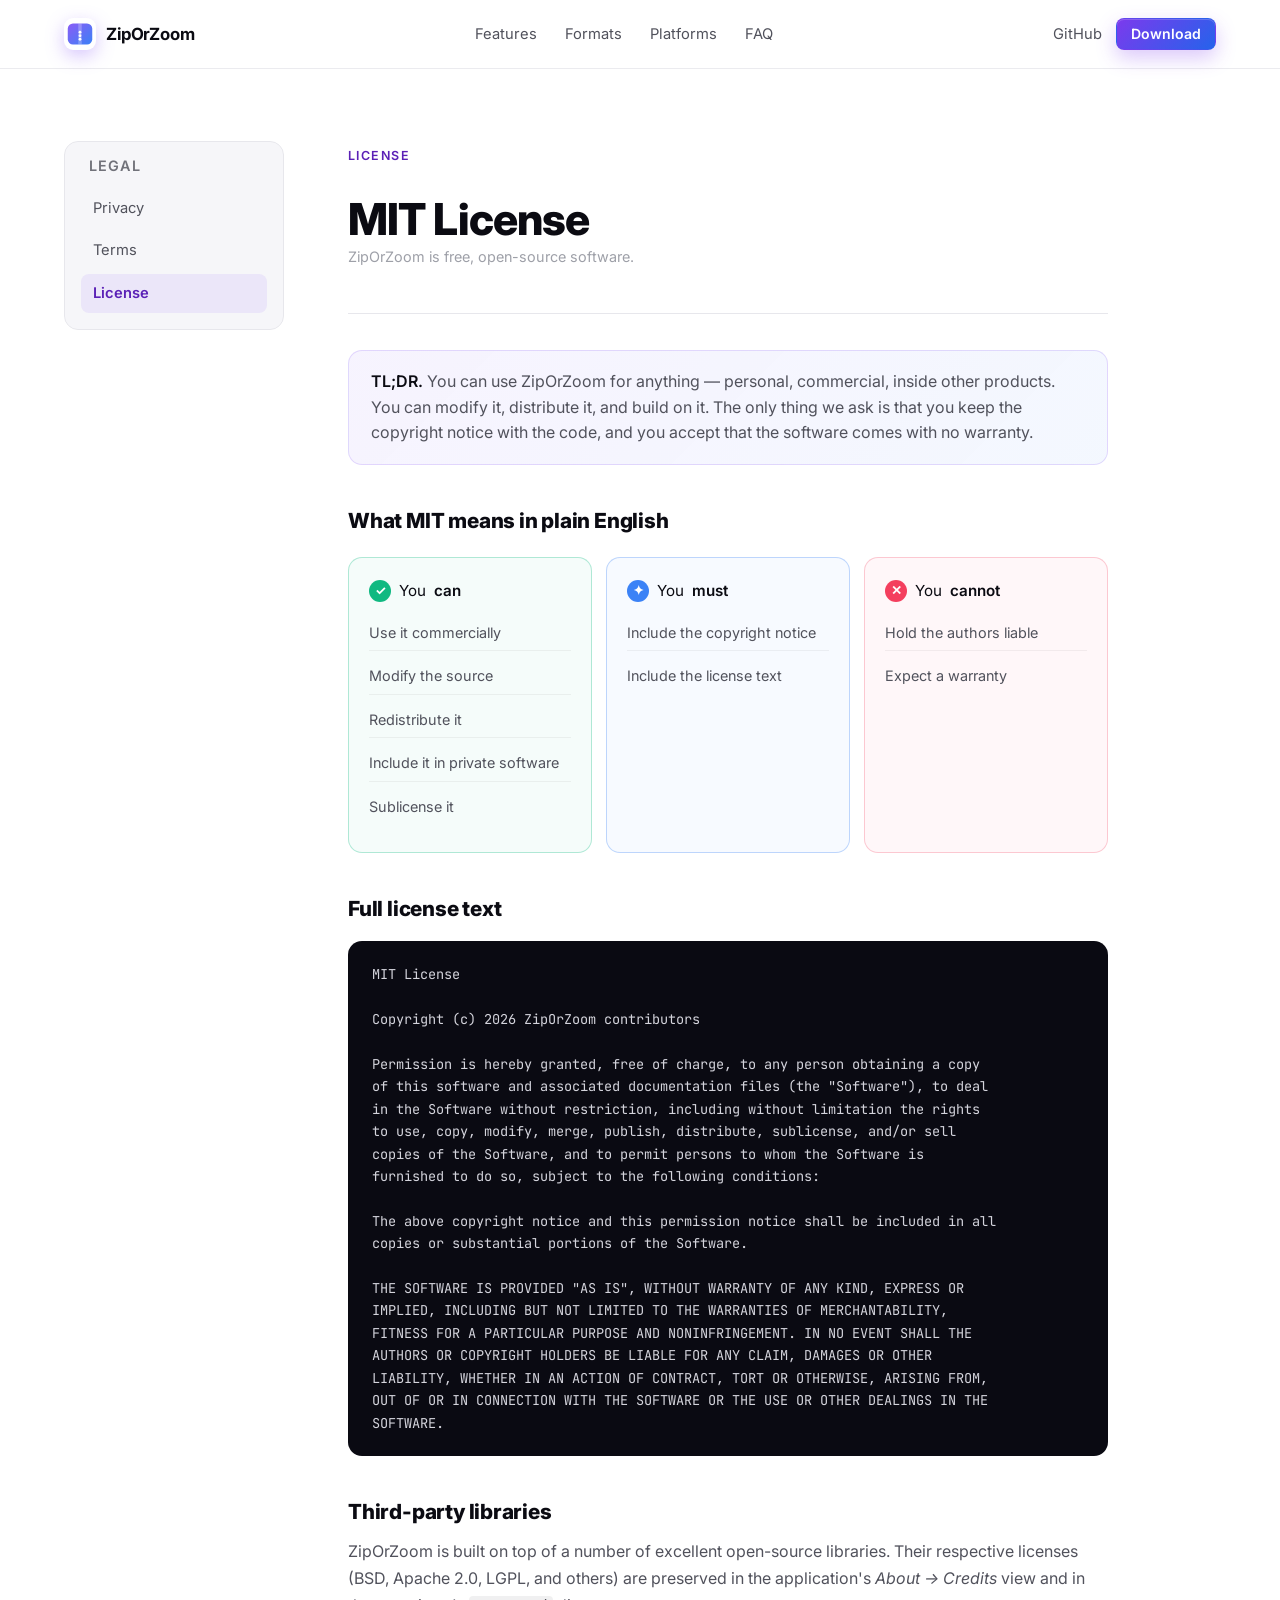
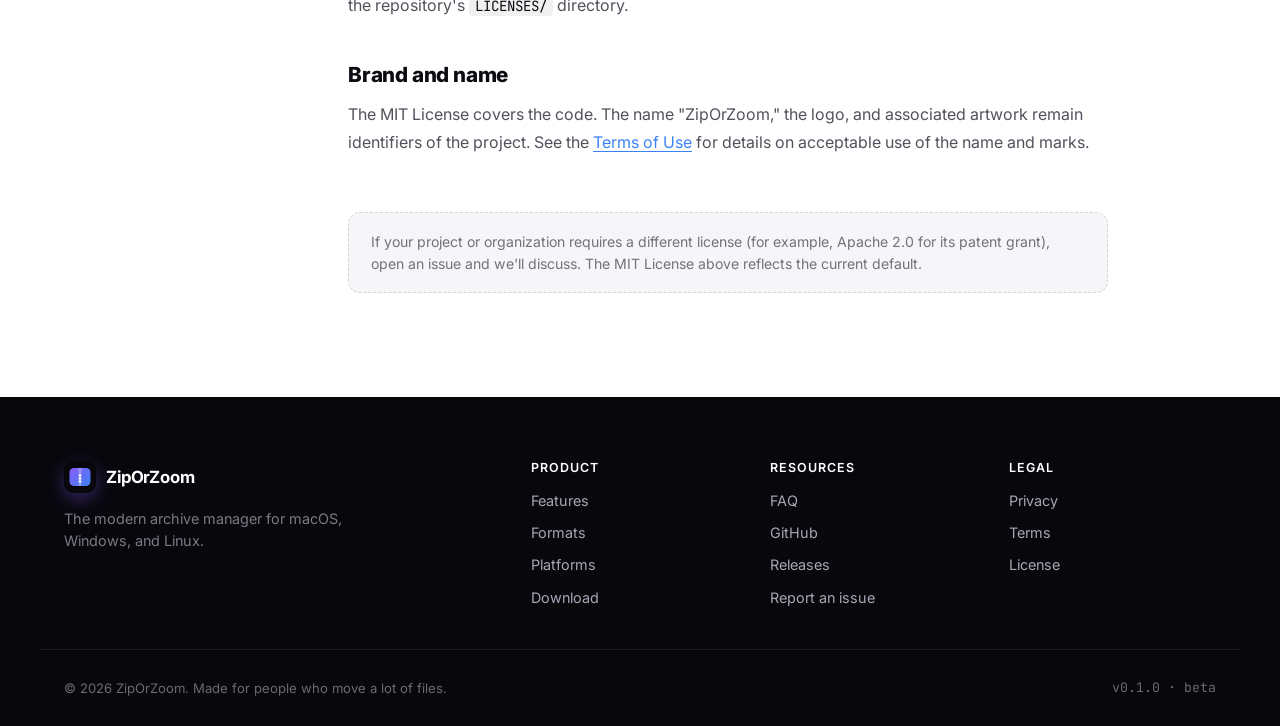
==== license.html @ 5e3d56cd "Initial commit" ====
<!DOCTYPE html>
<html lang="en">
<head>
  <meta charset="UTF-8" />
  <meta name="viewport" content="width=device-width, initial-scale=1.0" />
  <title>License — ZipOrZoom</title>
  <meta name="description" content="ZipOrZoom is released under the MIT License — free to use, modify, and distribute." />
  <meta name="robots" content="index, follow" />
  <link rel="preconnect" href="https://fonts.googleapis.com" />
  <link rel="preconnect" href="https://fonts.gstatic.com" crossorigin />
  <link href="https://fonts.googleapis.com/css2?family=Inter:wght@400;500;600;700;800&family=JetBrains+Mono:wght@400;500&display=swap" rel="stylesheet" />
  <link rel="stylesheet" href="styles.css" />
  <link rel="icon" type="image/svg+xml" href="assets/favicon.svg" />
</head>
<body>
  <header class="nav">
    <div class="container nav-inner">
      <a class="brand" href="index.html" aria-label="ZipOrZoom home">
        <span class="brand-logo" aria-hidden="true">
          <svg viewBox="0 0 32 32" width="28" height="28">
            <defs>
              <linearGradient id="lg" x1="0" x2="1" y1="0" y2="1">
                <stop offset="0%" stop-color="#8B5CF6" />
                <stop offset="100%" stop-color="#3B82F6" />
              </linearGradient>
            </defs>
            <rect x="2" y="4" width="28" height="24" rx="6" fill="url(#lg)" />
            <rect x="14" y="4" width="4" height="24" fill="rgba(255,255,255,0.25)" />
            <circle cx="16" cy="14" r="1.6" fill="#fff" />
            <circle cx="16" cy="18" r="1.6" fill="#fff" />
            <circle cx="16" cy="22" r="1.6" fill="#fff" />
          </svg>
        </span>
        <span class="brand-name">ZipOrZoom</span>
      </a>
      <nav class="nav-links" aria-label="Primary">
        <a href="index.html#features">Features</a>
        <a href="index.html#formats">Formats</a>
        <a href="index.html#platforms">Platforms</a>
        <a href="index.html#faq">FAQ</a>
      </nav>
      <div class="nav-cta">
        <a class="link-muted" href="https://github.com/cryptopoly/ZipOrZoom" target="_blank" rel="noopener">GitHub</a>
        <a class="btn btn-primary btn-sm" href="index.html#download">Download</a>
      </div>
    </div>
  </header>

  <main class="legal">
    <div class="container legal-container">
      <aside class="legal-nav" aria-label="Legal pages">
        <h4>Legal</h4>
        <a href="privacy.html">Privacy</a>
        <a href="terms.html">Terms</a>
        <a href="license.html" class="active">License</a>
      </aside>

      <article class="legal-content">
        <header class="legal-header">
          <span class="section-eyebrow">License</span>
          <h1>MIT License</h1>
          <p class="legal-meta">ZipOrZoom is free, open-source software.</p>
        </header>

        <div class="legal-callout">
          <strong>TL;DR.</strong> You can use ZipOrZoom for anything — personal, commercial, inside other products. You can modify it, distribute it, and build on it. The only thing we ask is that you keep the copyright notice with the code, and you accept that the software comes with no warranty.
        </div>

        <h2>What MIT means in plain English</h2>
        <div class="license-grid">
          <div class="license-card allow">
            <div class="license-card-head">
              <span class="license-tick">✓</span>
              You <strong>can</strong>
            </div>
            <ul>
              <li>Use it commercially</li>
              <li>Modify the source</li>
              <li>Redistribute it</li>
              <li>Include it in private software</li>
              <li>Sublicense it</li>
            </ul>
          </div>
          <div class="license-card require">
            <div class="license-card-head">
              <span class="license-tick">✦</span>
              You <strong>must</strong>
            </div>
            <ul>
              <li>Include the copyright notice</li>
              <li>Include the license text</li>
            </ul>
          </div>
          <div class="license-card deny">
            <div class="license-card-head">
              <span class="license-tick">✕</span>
              You <strong>cannot</strong>
            </div>
            <ul>
              <li>Hold the authors liable</li>
              <li>Expect a warranty</li>
            </ul>
          </div>
        </div>

        <h2>Full license text</h2>
        <div class="license-text">
<pre>MIT License

Copyright (c) 2026 ZipOrZoom contributors

Permission is hereby granted, free of charge, to any person obtaining a copy
of this software and associated documentation files (the "Software"), to deal
in the Software without restriction, including without limitation the rights
to use, copy, modify, merge, publish, distribute, sublicense, and/or sell
copies of the Software, and to permit persons to whom the Software is
furnished to do so, subject to the following conditions:

The above copyright notice and this permission notice shall be included in all
copies or substantial portions of the Software.

THE SOFTWARE IS PROVIDED "AS IS", WITHOUT WARRANTY OF ANY KIND, EXPRESS OR
IMPLIED, INCLUDING BUT NOT LIMITED TO THE WARRANTIES OF MERCHANTABILITY,
FITNESS FOR A PARTICULAR PURPOSE AND NONINFRINGEMENT. IN NO EVENT SHALL THE
AUTHORS OR COPYRIGHT HOLDERS BE LIABLE FOR ANY CLAIM, DAMAGES OR OTHER
LIABILITY, WHETHER IN AN ACTION OF CONTRACT, TORT OR OTHERWISE, ARISING FROM,
OUT OF OR IN CONNECTION WITH THE SOFTWARE OR THE USE OR OTHER DEALINGS IN THE
SOFTWARE.</pre>
        </div>

        <h2>Third-party libraries</h2>
        <p>
          ZipOrZoom is built on top of a number of excellent open-source libraries. Their respective licenses (BSD, Apache 2.0, LGPL, and others) are preserved in the application's <em>About → Credits</em> view and in the repository's <code>LICENSES/</code> directory.
        </p>

        <h2>Brand and name</h2>
        <p>
          The MIT License covers the code. The name "ZipOrZoom," the logo, and associated artwork remain identifiers of the project. See the <a href="terms.html">Terms of Use</a> for details on acceptable use of the name and marks.
        </p>

        <div class="legal-footer-note">
          If your project or organization requires a different license (for example, Apache 2.0 for its patent grant), open an issue and we'll discuss. The MIT License above reflects the current default.
        </div>
      </article>
    </div>
  </main>

  <footer class="footer">
    <div class="container footer-inner">
      <div class="footer-brand">
        <div class="brand">
          <span class="brand-logo" aria-hidden="true">
            <svg viewBox="0 0 32 32" width="24" height="24">
              <defs>
                <linearGradient id="lg2" x1="0" x2="1" y1="0" y2="1">
                  <stop offset="0%" stop-color="#8B5CF6" />
                  <stop offset="100%" stop-color="#3B82F6" />
                </linearGradient>
              </defs>
              <rect x="2" y="4" width="28" height="24" rx="6" fill="url(#lg2)" />
              <rect x="14" y="4" width="4" height="24" fill="rgba(255,255,255,0.25)" />
              <circle cx="16" cy="14" r="1.6" fill="#fff" />
              <circle cx="16" cy="18" r="1.6" fill="#fff" />
              <circle cx="16" cy="22" r="1.6" fill="#fff" />
            </svg>
          </span>
          <span class="brand-name">ZipOrZoom</span>
        </div>
        <p class="footer-tag">The modern archive manager for macOS, Windows, and Linux.</p>
      </div>
      <div class="footer-cols">
        <div class="footer-col">
          <h4>Product</h4>
          <a href="index.html#features">Features</a>
          <a href="index.html#formats">Formats</a>
          <a href="index.html#platforms">Platforms</a>
          <a href="index.html#download">Download</a>
        </div>
        <div class="footer-col">
          <h4>Resources</h4>
          <a href="index.html#faq">FAQ</a>
          <a href="https://github.com/cryptopoly/ZipOrZoom" target="_blank" rel="noopener">GitHub</a>
          <a href="https://github.com/cryptopoly/ZipOrZoom/releases" target="_blank" rel="noopener">Releases</a>
          <a href="https://github.com/cryptopoly/ZipOrZoom/issues" target="_blank" rel="noopener">Report an issue</a>
        </div>
        <div class="footer-col">
          <h4>Legal</h4>
          <a href="privacy.html">Privacy</a>
          <a href="terms.html">Terms</a>
          <a href="license.html">License</a>
        </div>
      </div>
    </div>
    <div class="container footer-bottom">
      <span>© <span id="year"></span> ZipOrZoom. Made for people who move a lot of files.</span>
      <span class="footer-version">v0.1.0 · beta</span>
    </div>
  </footer>
  <script src="script.js"></script>
</body>
</html>
---- styles.css ----
/* =========================================================
   ZipOrZoom marketing site — styles
   ========================================================= */

*, *::before, *::after { box-sizing: border-box; }

:root {
  --bg: #ffffff;
  --bg-muted: #f6f6f9;
  --bg-dark: #0a0a12;
  --bg-elevated: #ffffff;

  --ink: #0b0b12;
  --ink-muted: #51525c;
  --ink-soft: #71727a;
  --ink-dim: #9ea0a8;
  --border: #e7e7ec;
  --border-strong: #d4d4dc;

  --brand-1: #8B5CF6;
  --brand-2: #3B82F6;
  --brand-3: #06B6D4;
  --brand-ink: #5B21B6;

  --shadow-sm: 0 1px 2px rgba(11, 11, 18, 0.04), 0 1px 3px rgba(11, 11, 18, 0.06);
  --shadow-md: 0 4px 10px rgba(11, 11, 18, 0.05), 0 10px 30px rgba(11, 11, 18, 0.08);
  --shadow-lg: 0 10px 20px rgba(11, 11, 18, 0.06), 0 30px 60px rgba(11, 11, 18, 0.12);
  --shadow-glow: 0 30px 80px rgba(139, 92, 246, 0.35);

  --radius-sm: 8px;
  --radius: 14px;
  --radius-lg: 22px;
  --radius-xl: 28px;

  --font-sans: 'Inter', -apple-system, BlinkMacSystemFont, 'Segoe UI', Roboto, sans-serif;
  --font-mono: 'JetBrains Mono', ui-monospace, SFMono-Regular, Menlo, monospace;
}

html { scroll-behavior: smooth; }

body {
  margin: 0;
  font-family: var(--font-sans);
  color: var(--ink);
  background: var(--bg);
  -webkit-font-smoothing: antialiased;
  -moz-osx-font-smoothing: grayscale;
  line-height: 1.55;
  font-size: 16px;
}

img, svg { display: block; max-width: 100%; }

a { color: inherit; text-decoration: none; }

h1, h2, h3, h4 { margin: 0; line-height: 1.15; letter-spacing: -0.02em; font-weight: 700; }
h1 { font-size: clamp(2.5rem, 5.5vw, 4.25rem); font-weight: 800; }
h2 { font-size: clamp(2rem, 3.8vw, 3rem); font-weight: 800; }
h3 { font-size: 1.15rem; font-weight: 600; letter-spacing: -0.01em; }
h4 { font-size: 0.9rem; font-weight: 600; text-transform: uppercase; letter-spacing: 0.08em; color: var(--ink-soft); }
p { margin: 0; color: var(--ink-muted); }

.container {
  width: 100%;
  max-width: 1200px;
  margin: 0 auto;
  padding: 0 24px;
}

.gradient-text {
  background: linear-gradient(120deg, var(--brand-1), var(--brand-2) 55%, var(--brand-3));
  -webkit-background-clip: text;
  background-clip: text;
  color: transparent;
}

.muted { color: var(--ink-soft); }
.monospace { font-family: var(--font-mono); font-size: 0.82em; }

/* =========================================================
   Navigation
   ========================================================= */
.nav {
  position: sticky;
  top: 0;
  z-index: 50;
  background: rgba(255,255,255,0.75);
  backdrop-filter: saturate(180%) blur(14px);
  -webkit-backdrop-filter: saturate(180%) blur(14px);
  border-bottom: 1px solid rgba(231, 231, 236, 0.8);
}

.nav-inner {
  display: flex;
  align-items: center;
  justify-content: space-between;
  height: 68px;
  gap: 32px;
}

.brand {
  display: inline-flex;
  align-items: center;
  gap: 10px;
  font-weight: 700;
  letter-spacing: -0.01em;
  color: var(--ink);
}

.brand-logo {
  display: inline-flex;
  align-items: center;
  justify-content: center;
  width: 32px;
  height: 32px;
  border-radius: 9px;
  overflow: hidden;
  box-shadow: 0 6px 18px rgba(139,92,246,0.35);
}

.brand-name { font-size: 1.05rem; }

.nav-links {
  display: flex;
  gap: 28px;
  color: var(--ink-muted);
  font-size: 0.92rem;
}
.nav-links a:hover { color: var(--ink); }

.nav-cta {
  display: flex;
  gap: 14px;
  align-items: center;
}

.link-muted {
  font-size: 0.92rem;
  color: var(--ink-muted);
}
.link-muted:hover { color: var(--ink); }

/* =========================================================
   Buttons
   ========================================================= */
.btn {
  display: inline-flex;
  align-items: center;
  justify-content: center;
  gap: 8px;
  font: inherit;
  font-weight: 600;
  line-height: 1;
  padding: 12px 18px;
  border-radius: 10px;
  border: 1px solid transparent;
  cursor: pointer;
  transition: transform .15s ease, background-color .15s ease, border-color .15s ease, box-shadow .15s ease, color .15s ease;
  font-size: 0.95rem;
  white-space: nowrap;
}

.btn-sm { padding: 8px 14px; font-size: 0.88rem; border-radius: 8px; }
.btn-lg { padding: 15px 24px; font-size: 1rem; border-radius: 12px; }
.btn-block { width: 100%; }

.btn-primary {
  color: #fff;
  background: linear-gradient(135deg, #7C3AED, #2563EB);
  box-shadow: 0 8px 20px rgba(124, 58, 237, 0.28), inset 0 1px 0 rgba(255,255,255,0.18);
}
.btn-primary:hover {
  transform: translateY(-1px);
  box-shadow: 0 14px 26px rgba(124, 58, 237, 0.36), inset 0 1px 0 rgba(255,255,255,0.18);
}

.btn-ghost {
  color: var(--ink);
  background: rgba(11,11,18,0.04);
  border-color: rgba(11,11,18,0.06);
}
.btn-ghost:hover { background: rgba(11,11,18,0.07); }

.btn-ghost-light {
  color: #fff;
  background: rgba(255,255,255,0.08);
  border-color: rgba(255,255,255,0.18);
}
.btn-ghost-light:hover { background: rgba(255,255,255,0.14); }

/* =========================================================
   Hero
   ========================================================= */
.hero {
  position: relative;
  padding: 72px 0 100px;
  overflow: hidden;
  isolation: isolate;
}

.hero-glow {
  position: absolute;
  inset: -20% -10% auto -10%;
  height: 720px;
  z-index: -1;
  background:
    radial-gradient(60% 60% at 20% 30%, rgba(139,92,246,0.22), transparent 60%),
    radial-gradient(50% 50% at 80% 20%, rgba(59,130,246,0.22), transparent 60%),
    radial-gradient(40% 40% at 50% 90%, rgba(6,182,212,0.15), transparent 60%);
  filter: blur(10px);
}

.hero-inner {
  display: grid;
  grid-template-columns: minmax(0, 1.05fr) minmax(0, 1fr);
  gap: 64px;
  align-items: center;
}

.eyebrow {
  display: inline-flex;
  align-items: center;
  gap: 8px;
  padding: 6px 12px;
  font-size: 0.82rem;
  font-weight: 500;
  color: var(--ink-soft);
  background: rgba(11,11,18,0.04);
  border: 1px solid rgba(11,11,18,0.06);
  border-radius: 999px;
  margin-bottom: 20px;
}
.eyebrow-dot {
  width: 6px;
  height: 6px;
  border-radius: 50%;
  background: #10B981;
  box-shadow: 0 0 0 4px rgba(16, 185, 129, 0.18);
}

.lede {
  margin-top: 22px;
  font-size: 1.17rem;
  line-height: 1.55;
  color: var(--ink-muted);
  max-width: 620px;
}
.lede strong { color: var(--ink); font-weight: 600; }

.hero-cta {
  margin-top: 32px;
  display: flex;
  gap: 12px;
  flex-wrap: wrap;
}

.hero-meta {
  display: flex;
  gap: 24px;
  flex-wrap: wrap;
  margin-top: 26px;
  color: var(--ink-soft);
  font-size: 0.88rem;
}
.meta-item {
  display: inline-flex;
  align-items: center;
  gap: 6px;
  color: var(--ink-soft);
}
.meta-item svg { color: var(--brand-2); }

/* =========================================================
   Hero visual — stylized app window
   ========================================================= */
.hero-visual {
  position: relative;
  perspective: 1500px;
}

.app-window {
  background: #fff;
  border-radius: 18px;
  border: 1px solid var(--border);
  box-shadow: var(--shadow-lg), var(--shadow-glow);
  overflow: hidden;
  transform: rotateY(-8deg) rotateX(4deg) rotate(0.5deg);
  transform-origin: 50% 50%;
}

.app-titlebar {
  display: grid;
  grid-template-columns: 80px 1fr 80px;
  align-items: center;
  padding: 12px 14px;
  background: #f3f3f6;
  border-bottom: 1px solid var(--border);
}

.traffic { display: flex; gap: 6px; }
.traffic-dot { width: 12px; height: 12px; border-radius: 50%; }
.traffic-dot.red { background: #FF5F57; }
.traffic-dot.yellow { background: #FEBC2E; }
.traffic-dot.green { background: #28C840; }

.app-title {
  text-align: center;
  font-size: 0.82rem;
  color: var(--ink-muted);
  font-weight: 500;
}

.app-actions { text-align: right; }
.app-pill {
  display: inline-block;
  padding: 3px 9px;
  font-size: 0.7rem;
  font-weight: 500;
  color: var(--ink-soft);
  background: rgba(11,11,18,0.05);
  border-radius: 999px;
}

.app-body {
  display: grid;
  grid-template-columns: 180px 1fr;
  min-height: 400px;
}

.app-sidebar {
  background: #fafafb;
  border-right: 1px solid var(--border);
  padding: 14px 10px;
  font-size: 0.82rem;
  color: var(--ink-soft);
}
.sidebar-section {
  padding: 12px 10px 6px;
  font-size: 0.7rem;
  font-weight: 600;
  color: var(--ink-dim);
  text-transform: uppercase;
  letter-spacing: 0.06em;
}
.sidebar-item {
  display: flex;
  align-items: center;
  gap: 9px;
  padding: 7px 10px;
  border-radius: 7px;
  color: var(--ink-muted);
}
.sidebar-item.active {
  background: rgba(59,130,246,0.1);
  color: var(--brand-2);
}
.sidebar-item svg { flex-shrink: 0; }

.app-main { padding: 16px 18px; }

.file-toolbar {
  display: flex;
  align-items: center;
  justify-content: space-between;
  padding-bottom: 14px;
  border-bottom: 1px solid var(--border);
}
.breadcrumb {
  font-size: 0.83rem;
  color: var(--ink-soft);
}
.breadcrumb .sep { margin: 0 6px; color: var(--ink-dim); }
.breadcrumb .current { color: var(--ink); font-weight: 600; }
.tool-buttons { display: flex; gap: 6px; }
.tool-btn {
  width: 26px;
  height: 26px;
  display: inline-flex;
  align-items: center;
  justify-content: center;
  background: transparent;
  border: 1px solid var(--border);
  border-radius: 7px;
  color: var(--ink-muted);
  cursor: pointer;
}

.file-header, .file-row {
  display: grid;
  grid-template-columns: 2fr 0.8fr 1.3fr 0.9fr;
  align-items: center;
  gap: 12px;
  padding: 9px 4px;
  font-size: 0.82rem;
}
.file-header {
  color: var(--ink-dim);
  font-weight: 600;
  font-size: 0.72rem;
  text-transform: uppercase;
  letter-spacing: 0.05em;
  border-bottom: 1px solid var(--border);
  margin-top: 10px;
}
.file-row { border-bottom: 1px solid var(--border); }
.file-row:last-of-type { border-bottom: 0; }
.file-row.highlighted {
  background: rgba(139, 92, 246, 0.07);
  border-radius: 6px;
  border-bottom: 0;
  padding-left: 8px;
  padding-right: 8px;
}

.file-name {
  display: inline-flex;
  align-items: center;
  gap: 10px;
  color: var(--ink);
  font-weight: 500;
}
.file-icon {
  width: 16px;
  height: 16px;
  border-radius: 3px;
  flex-shrink: 0;
}
.file-icon.folder { background: linear-gradient(135deg, #60A5FA, #3B82F6); }
.file-icon.doc    { background: linear-gradient(135deg, #F3F4F6, #D1D5DB); border: 1px solid #D4D4DC; }
.file-icon.img    { background: linear-gradient(135deg, #FCD34D, #F59E0B); }

.file-size { color: var(--ink-soft); }
.file-date { color: var(--ink-dim); }
.file-ratio {
  display: flex;
  align-items: center;
  gap: 8px;
  color: var(--ink-soft);
  font-size: 0.78rem;
}
.bar {
  display: inline-block;
  height: 4px;
  flex: 1;
  background: rgba(11,11,18,0.06);
  border-radius: 99px;
  overflow: hidden;
}
.fill {
  display: block;
  height: 100%;
  background: linear-gradient(90deg, var(--brand-1), var(--brand-2));
  border-radius: 99px;
}

.app-progress {
  margin-top: 16px;
  padding: 12px 14px;
  background: linear-gradient(135deg, rgba(139,92,246,0.06), rgba(59,130,246,0.06));
  border: 1px solid rgba(59,130,246,0.15);
  border-radius: 10px;
}
.progress-label {
  display: flex;
  justify-content: space-between;
  font-size: 0.78rem;
  color: var(--ink-muted);
  margin-bottom: 8px;
}
.progress-percent { font-weight: 600; color: var(--brand-ink); }
.progress-track {
  height: 5px;
  background: rgba(11,11,18,0.05);
  border-radius: 99px;
  overflow: hidden;
}
.progress-fill {
  width: 82%;
  height: 100%;
  background: linear-gradient(90deg, var(--brand-1), var(--brand-2), var(--brand-3));
  border-radius: 99px;
  animation: shimmer 2.4s ease-in-out infinite;
  background-size: 200% 100%;
}
@keyframes shimmer {
  0%, 100% { background-position: 0% 0%; }
  50%      { background-position: 100% 0%; }
}

/* Floating cards next to the window */
.floating-card {
  position: absolute;
  background: #fff;
  padding: 11px 14px;
  border-radius: 12px;
  border: 1px solid var(--border);
  box-shadow: var(--shadow-md);
  font-size: 0.82rem;
  min-width: 180px;
}
.floating-title {
  display: inline-flex;
  align-items: center;
  gap: 8px;
  font-weight: 600;
  color: var(--ink);
}
.floating-sub {
  margin-top: 2px;
  color: var(--ink-soft);
  font-size: 0.78rem;
}
.floating-card .dot {
  width: 7px;
  height: 7px;
  border-radius: 50%;
}
.floating-card .dot.green { background: #10B981; box-shadow: 0 0 0 3px rgba(16,185,129,0.2); }
.floating-card .dot.blue  { background: #3B82F6; box-shadow: 0 0 0 3px rgba(59,130,246,0.2); }

.card-a {
  top: -18px;
  left: -30px;
  animation: float 6s ease-in-out infinite;
}
.card-b {
  bottom: 22px;
  right: -20px;
  animation: float 7s ease-in-out infinite reverse;
}
@keyframes float {
  0%, 100% { transform: translateY(0); }
  50%      { transform: translateY(-8px); }
}

/* =========================================================
   Strip
   ========================================================= */
.strip {
  padding: 28px 0;
  background: var(--bg-muted);
  border-top: 1px solid var(--border);
  border-bottom: 1px solid var(--border);
}
.strip-inner {
  display: flex;
  align-items: center;
  gap: 32px;
  flex-wrap: wrap;
}
.strip-label {
  color: var(--ink-soft);
  font-size: 0.85rem;
  font-weight: 500;
  flex-shrink: 0;
}
.strip-formats {
  display: flex;
  flex: 1;
  justify-content: space-between;
  gap: 18px;
  flex-wrap: wrap;
}
.fmt {
  font-family: var(--font-mono);
  font-weight: 500;
  font-size: 0.88rem;
  color: var(--ink-soft);
  letter-spacing: 0.04em;
}

/* =========================================================
   Generic section styles
   ========================================================= */
.section { padding: 104px 0; }
.section-muted { background: var(--bg-muted); }

.section-dark {
  background: var(--bg-dark);
  color: #fff;
}
.section-dark .section-eyebrow { color: #a7a7b6; }

.section-header { max-width: 760px; margin: 0 auto 56px; }
.section-header.center { text-align: center; }
.section-eyebrow {
  display: inline-block;
  font-size: 0.78rem;
  font-weight: 600;
  text-transform: uppercase;
  letter-spacing: 0.12em;
  color: var(--brand-ink);
  margin-bottom: 16px;
}
.section-lede {
  margin-top: 18px;
  font-size: 1.08rem;
  color: var(--ink-muted);
}

/* =========================================================
   Feature grid
   ========================================================= */
.feature-grid {
  display: grid;
  grid-template-columns: repeat(3, 1fr);
  gap: 18px;
}

.feature {
  padding: 28px;
  background: #fff;
  border: 1px solid var(--border);
  border-radius: var(--radius-lg);
  transition: transform .25s ease, box-shadow .25s ease, border-color .25s ease;
}
.feature:hover {
  transform: translateY(-3px);
  box-shadow: var(--shadow-md);
  border-color: var(--border-strong);
}

.feature-wide { grid-column: span 2; }

.feature h3 {
  margin-bottom: 8px;
  font-size: 1.1rem;
  color: var(--ink);
}
.feature p { font-size: 0.94rem; }

.feature-icon {
  width: 44px;
  height: 44px;
  border-radius: 12px;
  display: inline-flex;
  align-items: center;
  justify-content: center;
  margin-bottom: 20px;
  color: #fff;
}
.feature-icon.indigo  { background: linear-gradient(135deg, #6366F1, #4F46E5); }
.feature-icon.emerald { background: linear-gradient(135deg, #10B981, #059669); }
.feature-icon.violet  { background: linear-gradient(135deg, #8B5CF6, #6D28D9); }
.feature-icon.amber   { background: linear-gradient(135deg, #F59E0B, #D97706); }
.feature-icon.rose    { background: linear-gradient(135deg, #F43F5E, #BE185D); }
.feature-icon.cyan    { background: linear-gradient(135deg, #06B6D4, #0E7490); }
.feature-icon.sky     { background: linear-gradient(135deg, #0EA5E9, #0369A1); }
.feature-icon.lime    { background: linear-gradient(135deg, #84CC16, #4D7C0F); }
.feature-icon.pink    { background: linear-gradient(135deg, #EC4899, #BE185D); }

.feature-code {
  margin-top: 18px;
  padding: 11px 14px;
  background: #0a0a12;
  color: #d4d4dc;
  border-radius: 10px;
  font-family: var(--font-mono);
  font-size: 0.82rem;
  overflow-x: auto;
}
.feature-code .t-key { color: #c4b5fd; }
.feature-code .t-val { color: #86efac; }
.feature-code .t-add { color: #34d399; }
.feature-code .t-mod { color: #fbbf24; }
.feature-code .t-rem { color: #f87171; }

/* =========================================================
   Split section (formats)
   ========================================================= */
.split {
  display: grid;
  grid-template-columns: 1fr 1fr;
  gap: 64px;
  align-items: center;
}

.checklist {
  list-style: none;
  padding: 0;
  margin: 32px 0 0;
  display: grid;
  gap: 12px;
}
.checklist li {
  display: flex;
  align-items: center;
  gap: 12px;
  color: var(--ink);
  font-weight: 500;
}
.check {
  width: 20px;
  height: 20px;
  border-radius: 50%;
  background: linear-gradient(135deg, var(--brand-1), var(--brand-2));
  position: relative;
  flex-shrink: 0;
}
.check::after {
  content: '';
  position: absolute;
  top: 6px;
  left: 6px;
  width: 8px;
  height: 4px;
  border-left: 2px solid #fff;
  border-bottom: 2px solid #fff;
  transform: rotate(-45deg);
}

.format-grid {
  display: grid;
  grid-template-columns: repeat(3, 1fr);
  gap: 10px;
}

.format-card {
  padding: 18px 14px;
  background: #fff;
  border: 1px solid var(--border);
  border-radius: 14px;
  display: flex;
  flex-direction: column;
  gap: 4px;
  transition: transform .2s ease, border-color .2s ease;
}
.format-card:hover {
  transform: translateY(-2px);
  border-color: var(--brand-2);
}
.format-name {
  font-family: var(--font-mono);
  font-weight: 600;
  font-size: 1rem;
  letter-spacing: 0.02em;
  background: linear-gradient(120deg, var(--brand-1), var(--brand-2));
  -webkit-background-clip: text;
  background-clip: text;
  color: transparent;
}
.format-meta {
  font-size: 0.72rem;
  color: var(--ink-soft);
}

/* =========================================================
   Platform grid
   ========================================================= */
.platform-grid {
  display: grid;
  grid-template-columns: repeat(3, 1fr);
  gap: 20px;
  align-items: stretch;
}

.platform {
  padding: 30px 28px;
  background: #fff;
  border: 1px solid var(--border);
  border-radius: var(--radius-lg);
  position: relative;
  display: flex;
  flex-direction: column;
  gap: 14px;
  transition: transform .25s ease, box-shadow .25s ease;
}
.platform:hover { transform: translateY(-3px); box-shadow: var(--shadow-md); }

.platform.featured {
  background: linear-gradient(180deg, #fff 0%, #fafbff 100%);
  border-color: transparent;
  box-shadow: 0 0 0 1.5px var(--brand-2), var(--shadow-md);
}

.platform-badge {
  position: absolute;
  top: 16px;
  right: 16px;
  padding: 4px 10px;
  font-size: 0.7rem;
  font-weight: 600;
  color: var(--brand-ink);
  background: rgba(139,92,246,0.12);
  border-radius: 999px;
}

.platform-icon { color: var(--ink); margin-bottom: 4px; }
.platform h3 { font-size: 1.3rem; }

.platform-specs {
  list-style: none;
  padding: 0;
  margin: 0 0 18px;
  display: flex;
  flex-direction: column;
  gap: 6px;
  font-size: 0.88rem;
  color: var(--ink-soft);
}
.platform-specs li {
  padding-left: 18px;
  position: relative;
}
.platform-specs li::before {
  content: '';
  position: absolute;
  left: 4px;
  top: 9px;
  width: 5px;
  height: 5px;
  border-radius: 50%;
  background: var(--brand-2);
}

.platform a.btn { margin-top: auto; }

/* =========================================================
   Stats
   ========================================================= */
.stats {
  display: grid;
  grid-template-columns: repeat(4, 1fr);
  gap: 32px;
  text-align: center;
}

.stat-num {
  font-size: clamp(2.4rem, 4.5vw, 3.5rem);
  font-weight: 800;
  letter-spacing: -0.03em;
  line-height: 1;
}

.stat-label {
  margin-top: 10px;
  color: #a7a7b6;
  font-size: 0.94rem;
}

/* =========================================================
   Download
   ========================================================= */
.download-card {
  padding: 60px;
  background: linear-gradient(135deg, #0a0a12 0%, #18182a 100%);
  border-radius: var(--radius-xl);
  color: #fff;
  display: grid;
  grid-template-columns: 1.1fr 1fr;
  gap: 48px;
  align-items: center;
  position: relative;
  overflow: hidden;
  box-shadow: var(--shadow-lg);
}
.download-card::before {
  content: '';
  position: absolute;
  inset: auto -30% -40% auto;
  width: 500px;
  height: 500px;
  background: radial-gradient(circle, rgba(139, 92, 246, 0.35), transparent 70%);
  z-index: 0;
}
.download-card::after {
  content: '';
  position: absolute;
  inset: -40% auto auto -20%;
  width: 400px;
  height: 400px;
  background: radial-gradient(circle, rgba(59, 130, 246, 0.25), transparent 70%);
  z-index: 0;
}
.download-copy, .download-actions { position: relative; z-index: 1; }
.download-copy .section-eyebrow { color: #c4b5fd; }
.download-copy .section-lede { color: rgba(255,255,255,0.7); }
.download-card h2 { color: #fff; }

.download-actions {
  display: grid;
  gap: 12px;
}
.download-option {
  display: grid;
  grid-template-columns: 1fr auto auto;
  gap: 16px;
  align-items: center;
  padding: 18px 20px;
  background: rgba(255,255,255,0.06);
  border: 1px solid rgba(255,255,255,0.1);
  border-radius: 14px;
  color: #fff;
  transition: background .2s ease, transform .2s ease, border-color .2s ease;
}
.download-option:hover {
  background: rgba(255,255,255,0.1);
  transform: translateX(4px);
  border-color: rgba(255,255,255,0.2);
}
.download-os { font-weight: 600; font-size: 1rem; }
.download-arch { color: rgba(255,255,255,0.6); font-size: 0.85rem; }

/* =========================================================
   FAQ
   ========================================================= */
.faq-grid {
  display: grid;
  grid-template-columns: repeat(2, 1fr);
  gap: 14px;
  max-width: 920px;
  margin: 0 auto;
}

.faq-item {
  padding: 22px 24px;
  background: #fff;
  border: 1px solid var(--border);
  border-radius: var(--radius);
  transition: border-color .2s ease;
}
.faq-item[open] { border-color: var(--brand-2); }

.faq-item summary {
  list-style: none;
  cursor: pointer;
  font-weight: 600;
  font-size: 1rem;
  color: var(--ink);
  display: flex;
  justify-content: space-between;
  align-items: center;
  gap: 12px;
}
.faq-item summary::-webkit-details-marker { display: none; }
.faq-item summary::after {
  content: '+';
  font-size: 1.4rem;
  font-weight: 400;
  color: var(--ink-soft);
  transition: transform .2s ease;
}
.faq-item[open] summary::after {
  content: '−';
  color: var(--brand-2);
}

.faq-item p {
  margin-top: 10px;
  color: var(--ink-muted);
  font-size: 0.95rem;
}

/* =========================================================
   CTA band
   ========================================================= */
.cta-band {
  padding: 96px 0;
  background: linear-gradient(135deg, #0a0a12 0%, #1a1a2e 100%);
  color: #fff;
  text-align: center;
  position: relative;
  overflow: hidden;
}
.cta-band::before {
  content: '';
  position: absolute;
  inset: 0;
  background:
    radial-gradient(50% 40% at 20% 80%, rgba(139,92,246,0.25), transparent 60%),
    radial-gradient(50% 40% at 80% 20%, rgba(59,130,246,0.25), transparent 60%);
  z-index: 0;
}
.cta-inner { position: relative; z-index: 1; }
.cta-band h2 { color: #fff; }
.cta-band p { color: rgba(255,255,255,0.7); margin-top: 14px; font-size: 1.1rem; }

.cta-buttons {
  margin-top: 36px;
  display: inline-flex;
  gap: 12px;
  flex-wrap: wrap;
  justify-content: center;
}

/* =========================================================
   Footer
   ========================================================= */
.footer {
  background: #07070c;
  color: #a7a7b6;
  padding: 64px 0 28px;
  font-size: 0.9rem;
}

.footer-inner {
  display: grid;
  grid-template-columns: 1.2fr 2fr;
  gap: 56px;
  padding-bottom: 40px;
  border-bottom: 1px solid rgba(255,255,255,0.08);
}

.footer-brand .brand { color: #fff; }
.footer-tag {
  margin-top: 12px;
  max-width: 320px;
  color: #7a7a85;
  line-height: 1.55;
}

.footer-cols {
  display: grid;
  grid-template-columns: repeat(3, 1fr);
  gap: 32px;
}

.footer-col {
  display: flex;
  flex-direction: column;
  gap: 10px;
}
.footer-col h4 { color: #fff; margin-bottom: 4px; font-size: 0.78rem; }
.footer-col a { color: #a7a7b6; transition: color .15s ease; }
.footer-col a:hover { color: #fff; }

.footer-bottom {
  display: flex;
  justify-content: space-between;
  padding-top: 28px;
  font-size: 0.82rem;
  color: #6a6a74;
}
.footer-version { font-family: var(--font-mono); }

/* =========================================================
   Responsive
   ========================================================= */
@media (max-width: 1024px) {
  .hero-inner { grid-template-columns: 1fr; gap: 56px; }
  .hero-visual { max-width: 600px; margin: 0 auto; }
  .feature-grid { grid-template-columns: repeat(2, 1fr); }
  .feature-wide { grid-column: span 2; }
  .platform-grid { grid-template-columns: 1fr; }
  .split { grid-template-columns: 1fr; gap: 40px; }
  .stats { grid-template-columns: repeat(2, 1fr); gap: 40px; }
  .download-card { grid-template-columns: 1fr; padding: 40px; }
  .footer-inner { grid-template-columns: 1fr; gap: 40px; }
}

@media (max-width: 720px) {
  .section { padding: 72px 0; }
  .hero { padding: 48px 0 72px; }
  .nav-links { display: none; }
  .feature-grid { grid-template-columns: 1fr; }
  .feature-wide { grid-column: auto; }
  .faq-grid { grid-template-columns: 1fr; }
  .format-grid { grid-template-columns: repeat(2, 1fr); }
  .footer-cols { grid-template-columns: repeat(2, 1fr); }
  .footer-bottom { flex-direction: column; gap: 8px; }
  .app-body { grid-template-columns: 1fr; }
  .app-sidebar { display: none; }
  .app-window { transform: none; }
  .card-a, .card-b { display: none; }
  .hero-cta .btn { flex: 1; }
}

@media (prefers-reduced-motion: reduce) {
  *, *::before, *::after { animation: none !important; transition: none !important; }
}

/* =========================================================
   Legal pages (privacy / terms / license)
   ========================================================= */
.legal {
  padding: 72px 0 104px;
  background: var(--bg);
}

.legal-container {
  display: grid;
  grid-template-columns: 220px minmax(0, 1fr);
  gap: 64px;
  align-items: start;
}

.legal-nav {
  position: sticky;
  top: 96px;
  display: flex;
  flex-direction: column;
  gap: 4px;
  padding: 16px;
  background: var(--bg-muted);
  border: 1px solid var(--border);
  border-radius: 14px;
}
.legal-nav h4 {
  color: var(--ink-soft);
  margin-bottom: 10px;
  padding: 0 8px;
}
.legal-nav a {
  padding: 8px 12px;
  border-radius: 8px;
  color: var(--ink-muted);
  font-size: 0.92rem;
  transition: background .15s ease, color .15s ease;
}
.legal-nav a:hover { color: var(--ink); background: rgba(11,11,18,0.04); }
.legal-nav a.active {
  color: var(--brand-ink);
  background: rgba(139,92,246,0.1);
  font-weight: 600;
}

.legal-content {
  max-width: 760px;
  font-size: 1rem;
  line-height: 1.7;
  color: var(--ink-muted);
}

.legal-header {
  padding-bottom: 28px;
  border-bottom: 1px solid var(--border);
  margin-bottom: 36px;
}
.legal-header h1 {
  font-size: clamp(2rem, 3.5vw, 2.75rem);
  color: var(--ink);
  margin-top: 12px;
}
.legal-meta {
  margin-top: 12px;
  color: var(--ink-dim);
  font-size: 0.9rem;
}

.legal-content h2 {
  font-size: 1.3rem;
  color: var(--ink);
  margin: 44px 0 14px;
  letter-spacing: -0.01em;
}
.legal-content p { margin: 0 0 16px; }
.legal-content a { color: var(--brand-2); text-decoration: underline; text-decoration-thickness: 1px; text-underline-offset: 3px; }
.legal-content a:hover { color: var(--brand-ink); }
.legal-content ul {
  margin: 0 0 18px;
  padding-left: 22px;
}
.legal-content li { margin-bottom: 8px; }
.legal-content strong { color: var(--ink); font-weight: 600; }
.legal-content code {
  font-family: var(--font-mono);
  font-size: 0.88em;
  padding: 1px 6px;
  background: rgba(11,11,18,0.06);
  border-radius: 4px;
  color: var(--ink);
}

.legal-callout {
  padding: 18px 22px;
  background: linear-gradient(135deg, rgba(139,92,246,0.07), rgba(59,130,246,0.06));
  border: 1px solid rgba(139,92,246,0.2);
  border-radius: 14px;
  color: var(--ink-muted);
  line-height: 1.6;
  margin-bottom: 36px;
}
.legal-callout strong { color: var(--ink); }

.legal-footer-note {
  margin-top: 56px;
  padding: 18px 22px;
  background: var(--bg-muted);
  border: 1px dashed var(--border-strong);
  border-radius: 12px;
  color: var(--ink-soft);
  font-size: 0.88rem;
  line-height: 1.55;
}

.license-grid {
  display: grid;
  grid-template-columns: repeat(3, 1fr);
  gap: 14px;
  margin: 24px 0 32px;
}
.license-card {
  padding: 20px;
  border-radius: 14px;
  border: 1px solid var(--border);
  background: #fff;
}
.license-card.allow   { border-color: rgba(16,185,129,0.3); background: rgba(16,185,129,0.04); }
.license-card.require { border-color: rgba(59,130,246,0.3); background: rgba(59,130,246,0.04); }
.license-card.deny    { border-color: rgba(244,63,94,0.25);  background: rgba(244,63,94,0.04); }
.license-card-head {
  display: flex;
  align-items: center;
  gap: 8px;
  font-size: 0.95rem;
  color: var(--ink);
  margin-bottom: 12px;
}
.license-tick {
  display: inline-flex;
  align-items: center;
  justify-content: center;
  width: 22px;
  height: 22px;
  border-radius: 50%;
  font-size: 0.8rem;
  font-weight: 700;
  color: #fff;
}
.license-card.allow   .license-tick { background: #10B981; }
.license-card.require .license-tick { background: #3B82F6; }
.license-card.deny    .license-tick { background: #F43F5E; }
.license-card ul {
  list-style: none;
  padding: 0;
  margin: 0;
  font-size: 0.9rem;
  color: var(--ink-muted);
}
.license-card li {
  padding: 5px 0;
  border-bottom: 1px solid rgba(11,11,18,0.05);
}
.license-card li:last-child { border-bottom: 0; }

.license-text {
  margin: 20px 0;
  padding: 22px 24px;
  background: #0a0a12;
  color: #d4d4dc;
  border-radius: 14px;
  overflow-x: auto;
  font-size: 0.85rem;
  line-height: 1.65;
}
.license-text pre {
  margin: 0;
  font-family: var(--font-mono);
  white-space: pre-wrap;
  word-break: break-word;
}

@media (max-width: 900px) {
  .legal-container { grid-template-columns: 1fr; gap: 28px; }
  .legal-nav {
    position: static;
    flex-direction: row;
    overflow-x: auto;
    padding: 10px;
  }
  .legal-nav h4 { display: none; }
  .legal-nav a { white-space: nowrap; }
  .license-grid { grid-template-columns: 1fr; }
}
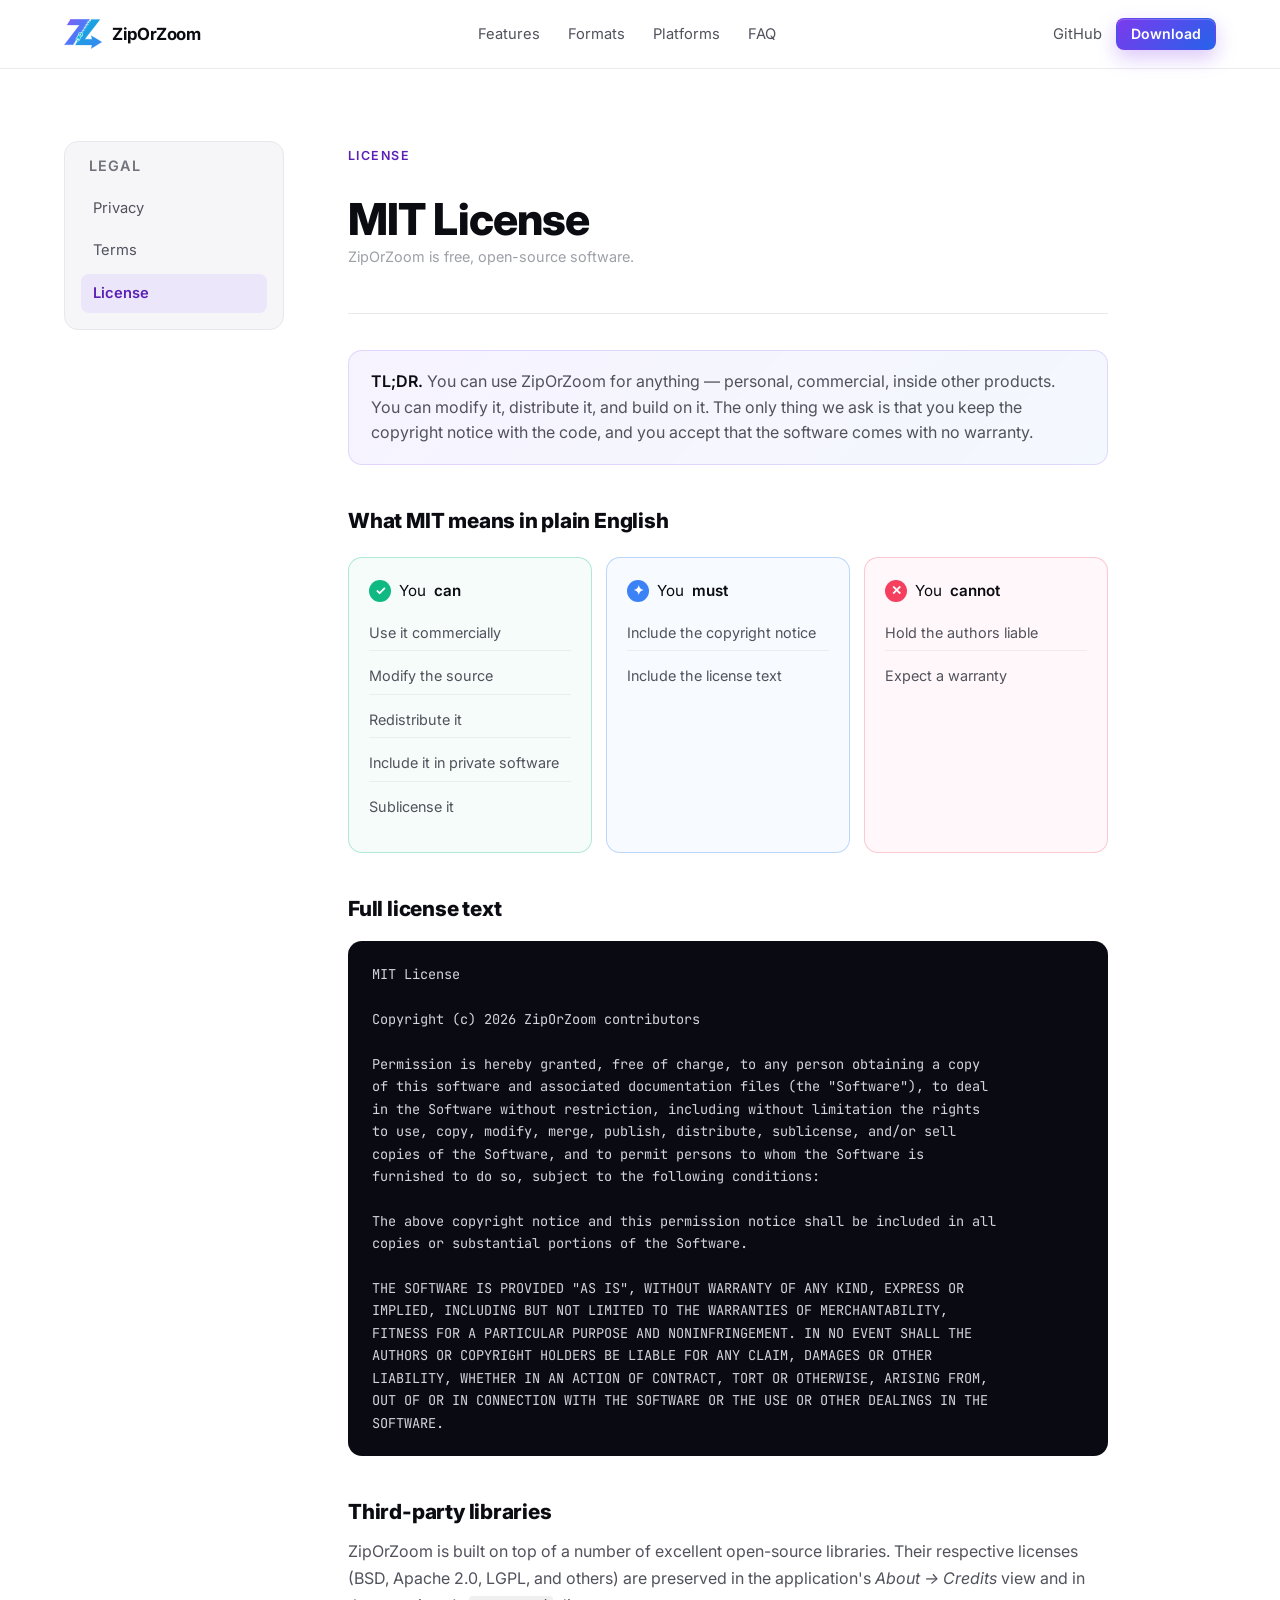
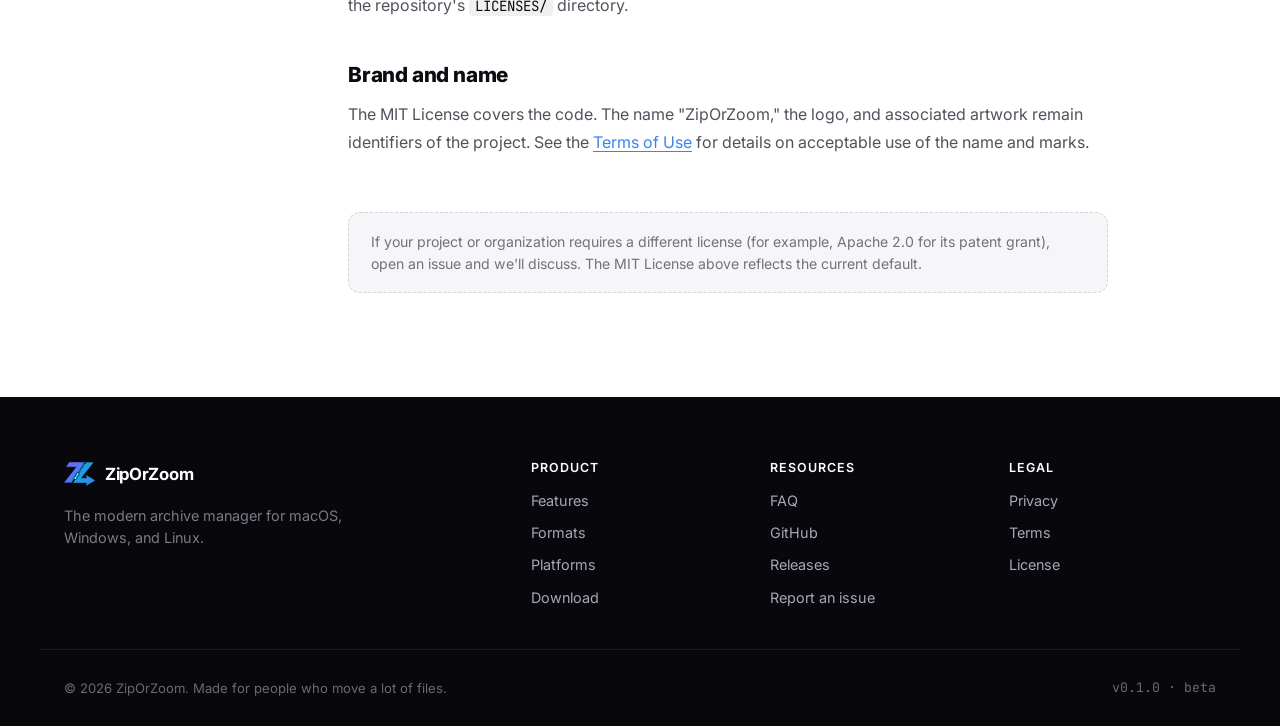
==== commit 14cb4d45: "Updates" ====
--- a/license.html
+++ b/license.html
@@ -17,19 +17,7 @@
     <div class="container nav-inner">
       <a class="brand" href="index.html" aria-label="ZipOrZoom home">
         <span class="brand-logo" aria-hidden="true">
-          <svg viewBox="0 0 32 32" width="28" height="28">
-            <defs>
-              <linearGradient id="lg" x1="0" x2="1" y1="0" y2="1">
-                <stop offset="0%" stop-color="#8B5CF6" />
-                <stop offset="100%" stop-color="#3B82F6" />
-              </linearGradient>
-            </defs>
-            <rect x="2" y="4" width="28" height="24" rx="6" fill="url(#lg)" />
-            <rect x="14" y="4" width="4" height="24" fill="rgba(255,255,255,0.25)" />
-            <circle cx="16" cy="14" r="1.6" fill="#fff" />
-            <circle cx="16" cy="18" r="1.6" fill="#fff" />
-            <circle cx="16" cy="22" r="1.6" fill="#fff" />
-          </svg>
+          <img src="assets/mark.svg" alt="" width="36" height="28" />
         </span>
         <span class="brand-name">ZipOrZoom</span>
       </a>
@@ -150,19 +138,7 @@
       <div class="footer-brand">
         <div class="brand">
           <span class="brand-logo" aria-hidden="true">
-            <svg viewBox="0 0 32 32" width="24" height="24">
-              <defs>
-                <linearGradient id="lg2" x1="0" x2="1" y1="0" y2="1">
-                  <stop offset="0%" stop-color="#8B5CF6" />
-                  <stop offset="100%" stop-color="#3B82F6" />
-                </linearGradient>
-              </defs>
-              <rect x="2" y="4" width="28" height="24" rx="6" fill="url(#lg2)" />
-              <rect x="14" y="4" width="4" height="24" fill="rgba(255,255,255,0.25)" />
-              <circle cx="16" cy="14" r="1.6" fill="#fff" />
-              <circle cx="16" cy="18" r="1.6" fill="#fff" />
-              <circle cx="16" cy="22" r="1.6" fill="#fff" />
-            </svg>
+            <img src="assets/mark.svg" alt="" width="28" height="22" />
           </span>
           <span class="brand-name">ZipOrZoom</span>
         </div>
--- a/styles.css
+++ b/styles.css
@@ -110,13 +110,13 @@
 .brand-logo {
   display: inline-flex;
   align-items: center;
-  justify-content: center;
-  width: 32px;
-  height: 32px;
-  border-radius: 9px;
-  overflow: hidden;
-  box-shadow: 0 6px 18px rgba(139,92,246,0.35);
-}
+}
+.brand-logo img {
+  display: block;
+  height: 30px;
+  width: auto;
+}
+.footer-brand .brand-logo img { height: 24px; }
 
 .brand-name { font-size: 1.05rem; }
 
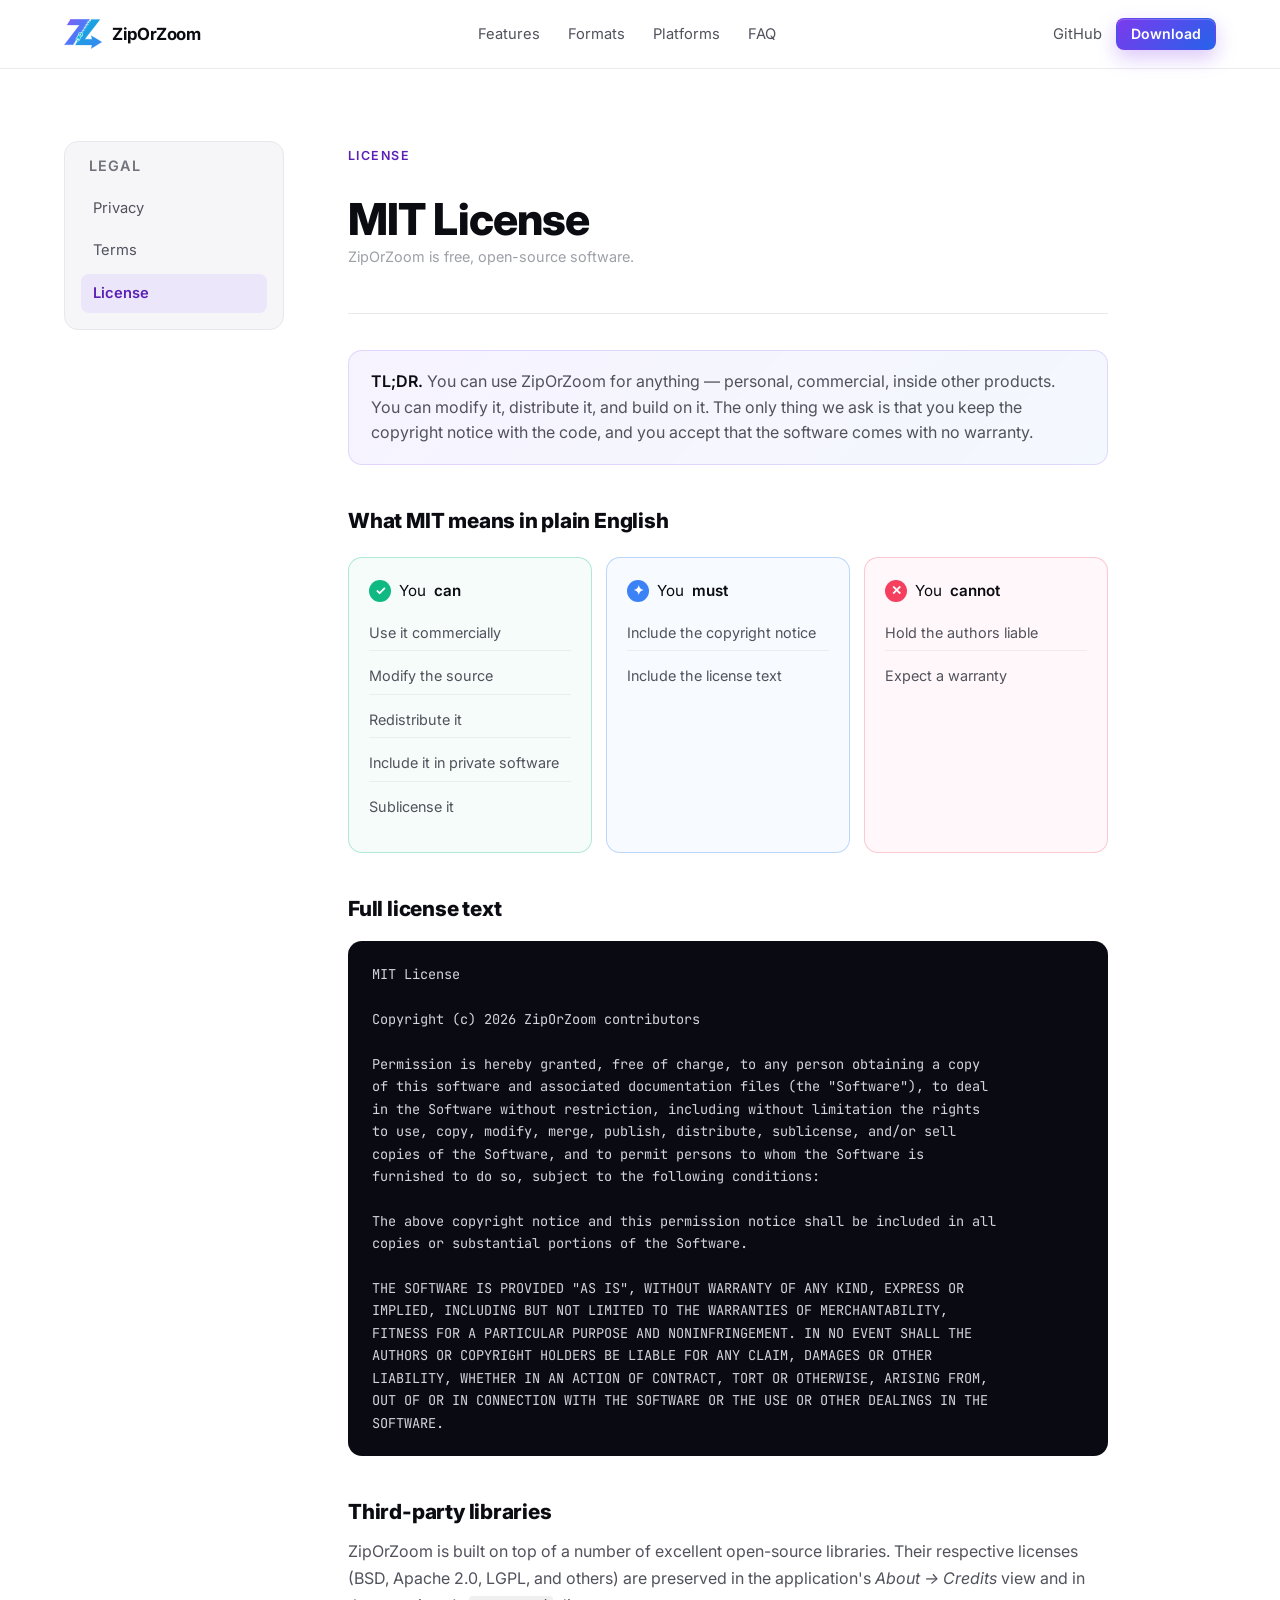
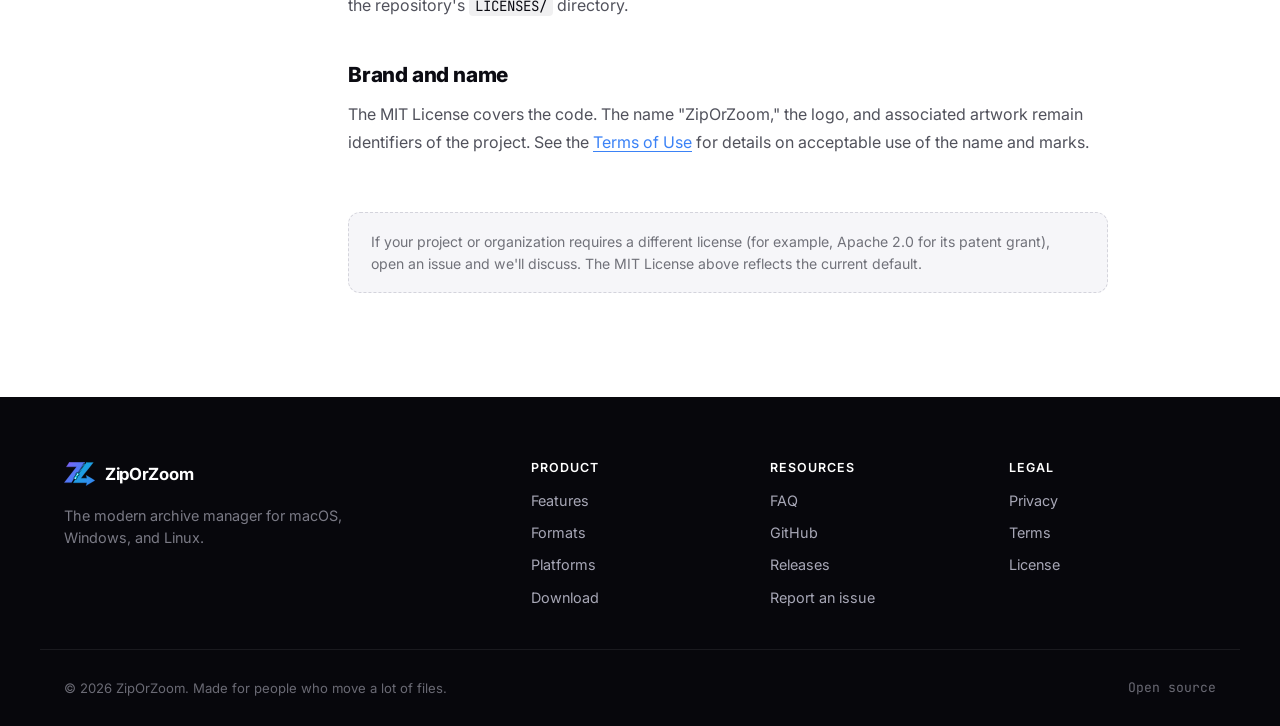
==== commit e9c099be: "Site tweaks" ====
--- a/license.html
+++ b/license.html
@@ -169,7 +169,7 @@
     </div>
     <div class="container footer-bottom">
       <span>© <span id="year"></span> ZipOrZoom. Made for people who move a lot of files.</span>
-      <span class="footer-version">v0.1.0 · beta</span>
+      <span class="footer-version" id="footer-version"></span>
     </div>
   </footer>
   <script src="script.js"></script>
--- a/styles.css
+++ b/styles.css
@@ -1070,6 +1070,190 @@
 }
 
 /* =========================================================
+   Download modal
+   ========================================================= */
+.modal-overlay {
+  position: fixed;
+  inset: 0;
+  background: rgba(10, 10, 18, 0.72);
+  backdrop-filter: blur(6px);
+  -webkit-backdrop-filter: blur(6px);
+  z-index: 100;
+  display: flex;
+  align-items: center;
+  justify-content: center;
+  padding: 24px;
+  animation: modal-fade .18s ease-out;
+}
+.modal-overlay[hidden] { display: none; }
+
+@keyframes modal-fade {
+  from { opacity: 0; }
+  to   { opacity: 1; }
+}
+
+.modal-card {
+  width: 100%;
+  max-width: 520px;
+  max-height: calc(100vh - 48px);
+  overflow-y: auto;
+  background: #fff;
+  border-radius: var(--radius-lg);
+  box-shadow: var(--shadow-lg);
+  animation: modal-rise .22s ease-out;
+}
+
+@keyframes modal-rise {
+  from { opacity: 0; transform: translateY(14px) scale(0.98); }
+  to   { opacity: 1; transform: translateY(0) scale(1); }
+}
+
+.modal-header {
+  display: flex;
+  align-items: center;
+  justify-content: space-between;
+  padding: 22px 28px;
+  border-bottom: 1px solid var(--border);
+}
+.modal-header h2 {
+  font-size: 1.2rem;
+  font-weight: 700;
+  letter-spacing: -0.01em;
+  color: var(--ink);
+  margin: 0;
+}
+.modal-close {
+  width: 32px;
+  height: 32px;
+  border: none;
+  background: transparent;
+  font-size: 1.6rem;
+  line-height: 1;
+  color: var(--ink-soft);
+  cursor: pointer;
+  border-radius: 8px;
+  transition: background .15s ease, color .15s ease;
+}
+.modal-close:hover { background: rgba(11,11,18,0.06); color: var(--ink); }
+
+.modal-body {
+  padding: 22px 28px 24px;
+}
+
+.modal-detect {
+  color: var(--ink-soft);
+  font-size: 0.92rem;
+  margin: 0 0 16px;
+}
+
+.modal-label {
+  font-size: 0.7rem;
+  font-weight: 600;
+  letter-spacing: 0.1em;
+  text-transform: uppercase;
+  color: var(--brand-ink);
+  margin-bottom: 10px;
+}
+
+#modal-recommended-list {
+  display: flex;
+  flex-direction: column;
+  gap: 10px;
+  margin-bottom: 18px;
+}
+
+.dl-btn {
+  display: flex;
+  align-items: center;
+  gap: 14px;
+  padding: 14px 18px;
+  background: #fff;
+  border: 1px solid var(--border);
+  border-radius: 12px;
+  color: var(--ink);
+  transition: border-color .15s ease, background .15s ease, transform .15s ease, box-shadow .15s ease;
+  text-decoration: none;
+}
+.dl-btn:hover {
+  border-color: var(--brand-2);
+  transform: translateX(2px);
+}
+.dl-btn-recommended {
+  background: linear-gradient(135deg, #7C3AED, #2563EB);
+  border-color: transparent;
+  color: #fff;
+  box-shadow: 0 8px 20px rgba(124, 58, 237, 0.25), inset 0 1px 0 rgba(255,255,255,0.18);
+}
+.dl-btn-recommended:hover {
+  border-color: transparent;
+  transform: translateY(-1px) translateX(0);
+  box-shadow: 0 12px 26px rgba(124, 58, 237, 0.35), inset 0 1px 0 rgba(255,255,255,0.18);
+}
+.dl-btn-icon {
+  display: inline-flex;
+  align-items: center;
+  justify-content: center;
+  width: 36px;
+  height: 36px;
+  flex-shrink: 0;
+}
+.dl-btn-info {
+  display: flex;
+  flex-direction: column;
+  flex: 1;
+  min-width: 0;
+}
+.dl-btn-label { font-weight: 600; font-size: 0.98rem; }
+.dl-btn-sub { font-size: 0.8rem; opacity: 0.75; }
+.dl-btn-arrow { flex-shrink: 0; opacity: 0.7; }
+
+.modal-toggle {
+  display: flex;
+  align-items: center;
+  justify-content: space-between;
+  width: 100%;
+  padding: 12px 14px;
+  background: transparent;
+  border: 1px solid var(--border);
+  border-radius: 10px;
+  color: var(--ink-muted);
+  font: inherit;
+  font-size: 0.9rem;
+  font-weight: 500;
+  cursor: pointer;
+  transition: background .15s ease, color .15s ease;
+}
+.modal-toggle:hover { background: rgba(11,11,18,0.03); color: var(--ink); }
+.modal-toggle svg { transition: transform .2s ease; }
+.modal-toggle-open svg { transform: rotate(180deg); }
+
+.modal-other {
+  margin-top: 10px;
+  display: flex;
+  flex-direction: column;
+  gap: 8px;
+}
+.modal-other[hidden] { display: none; }
+
+.modal-version {
+  margin-top: 18px;
+  padding-top: 16px;
+  border-top: 1px solid var(--border);
+  font-size: 0.82rem;
+  color: var(--ink-dim);
+  text-align: center;
+}
+.modal-version a { color: var(--ink-soft); text-decoration: none; }
+.modal-version a:hover { color: var(--brand-2); text-decoration: underline; }
+
+@media (max-width: 480px) {
+  .modal-header { padding: 18px 22px; }
+  .modal-body { padding: 18px 22px 22px; }
+  .dl-btn { padding: 12px 14px; gap: 12px; }
+  .dl-btn-icon { width: 32px; height: 32px; }
+}
+
+/* =========================================================
    Legal pages (privacy / terms / license)
    ========================================================= */
 .legal {
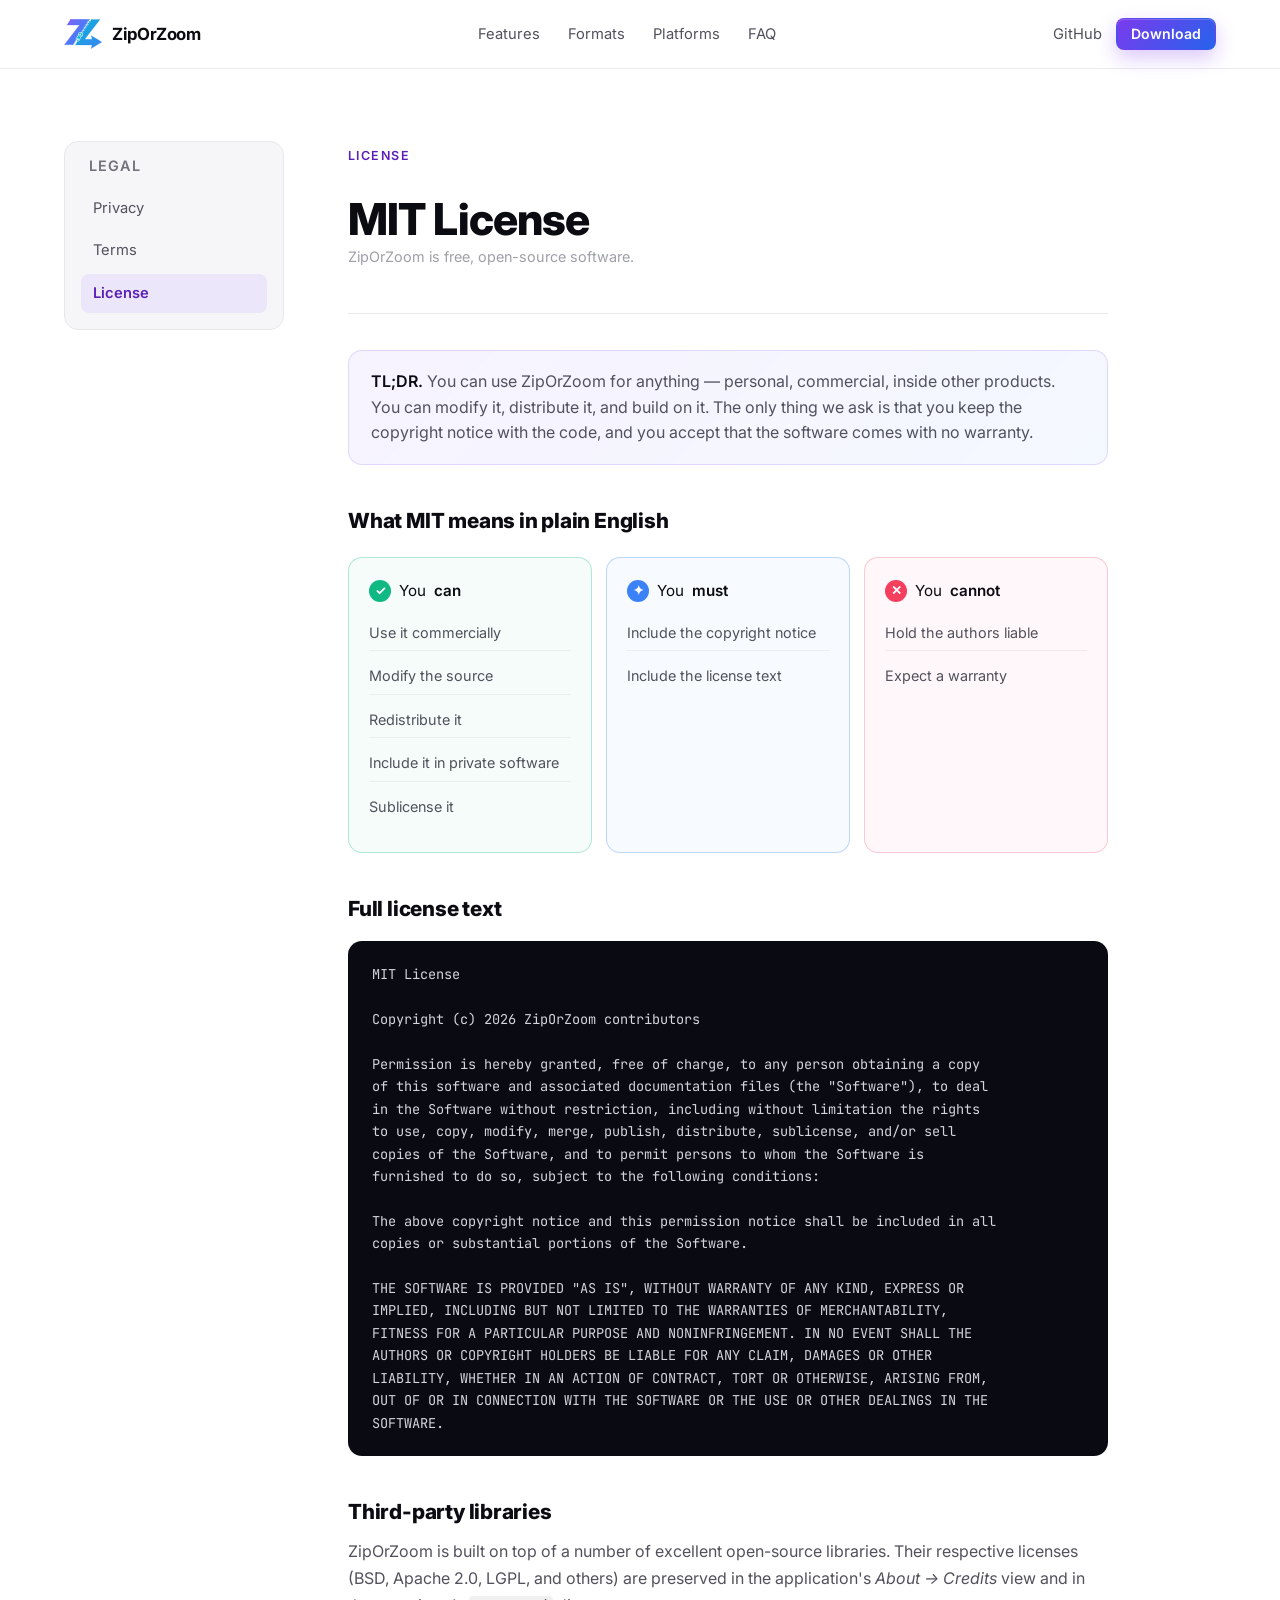
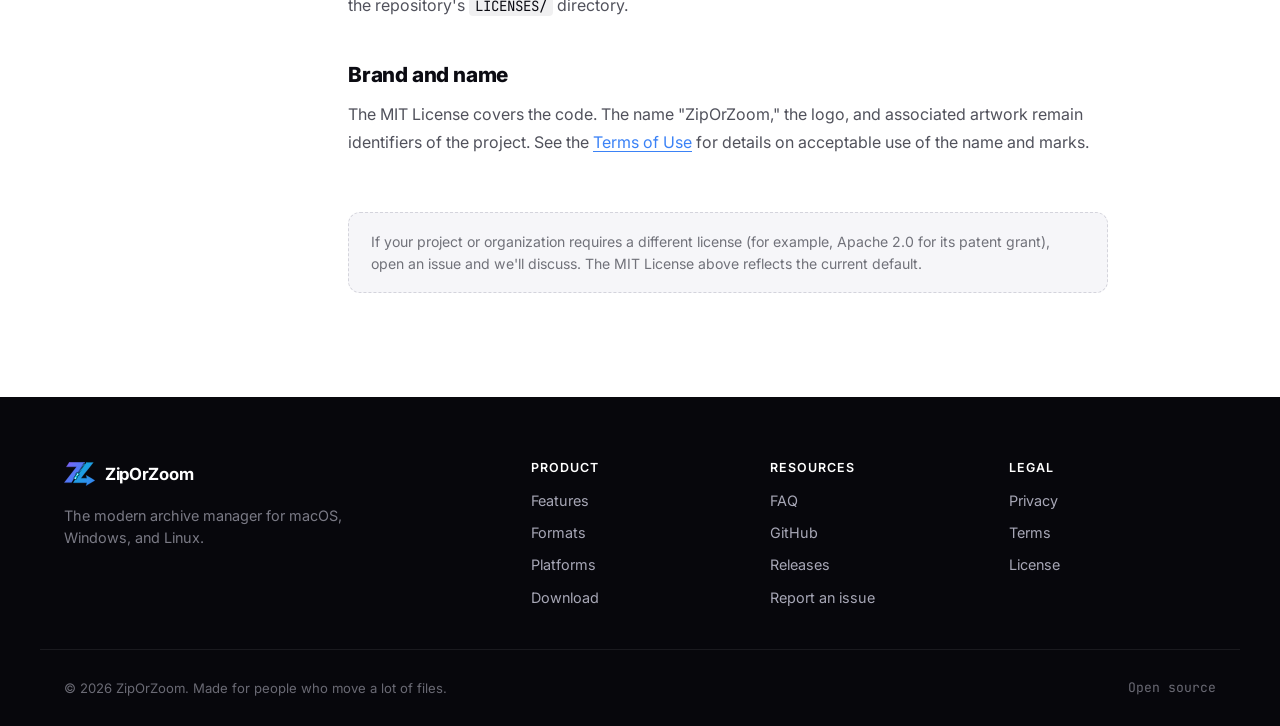
==== commit 7842f8fd: "Lock Umami tracking to ZipOrZoom domains" ====
--- a/license.html
+++ b/license.html
@@ -6,6 +6,7 @@
   <title>License — ZipOrZoom</title>
   <meta name="description" content="ZipOrZoom is released under the MIT License — free to use, modify, and distribute." />
   <meta name="robots" content="index, follow" />
+  <script defer src="https://cloud.umami.is/script.js" data-website-id="3890dedd-0b81-48fc-8d3c-3fbf5694f479" data-domains="ziporzoom.com,www.ziporzoom.com"></script>
   <link rel="preconnect" href="https://fonts.googleapis.com" />
   <link rel="preconnect" href="https://fonts.gstatic.com" crossorigin />
   <link href="https://fonts.googleapis.com/css2?family=Inter:wght@400;500;600;700;800&family=JetBrains+Mono:wght@400;500&display=swap" rel="stylesheet" />
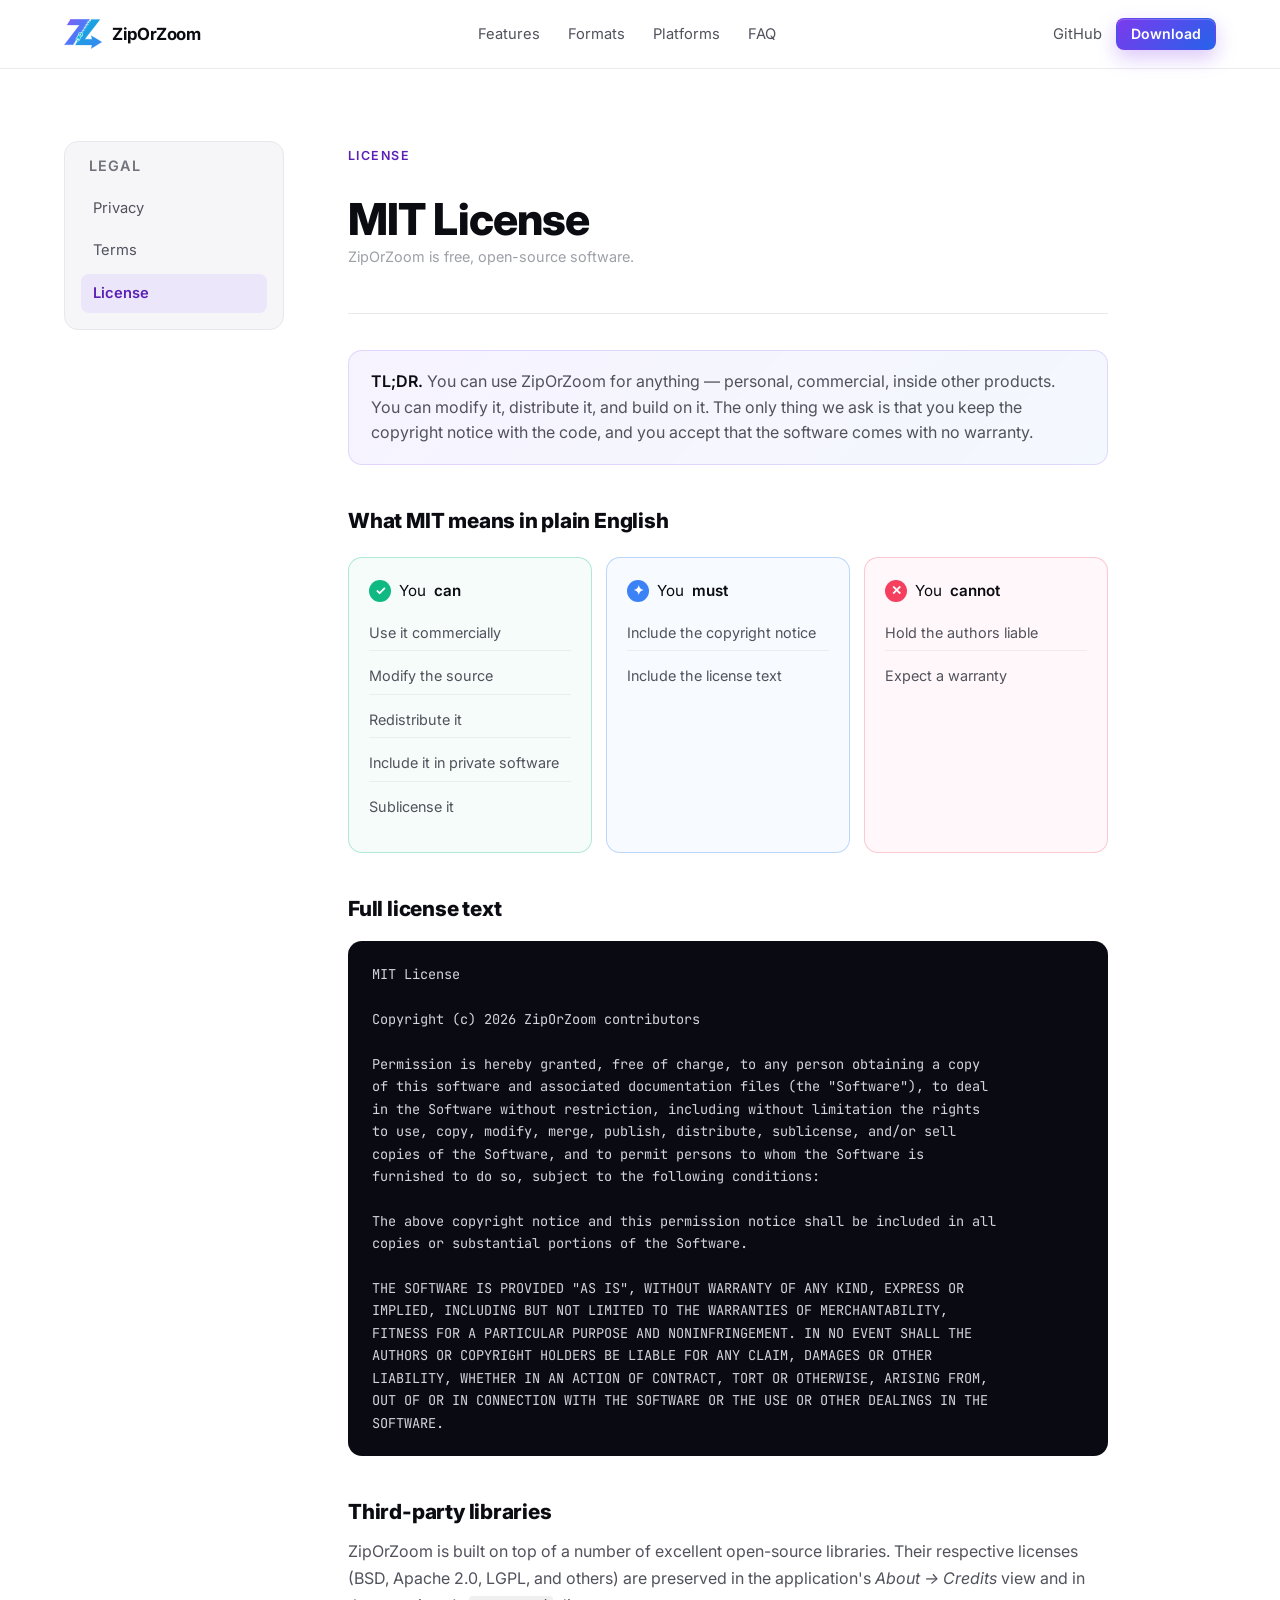
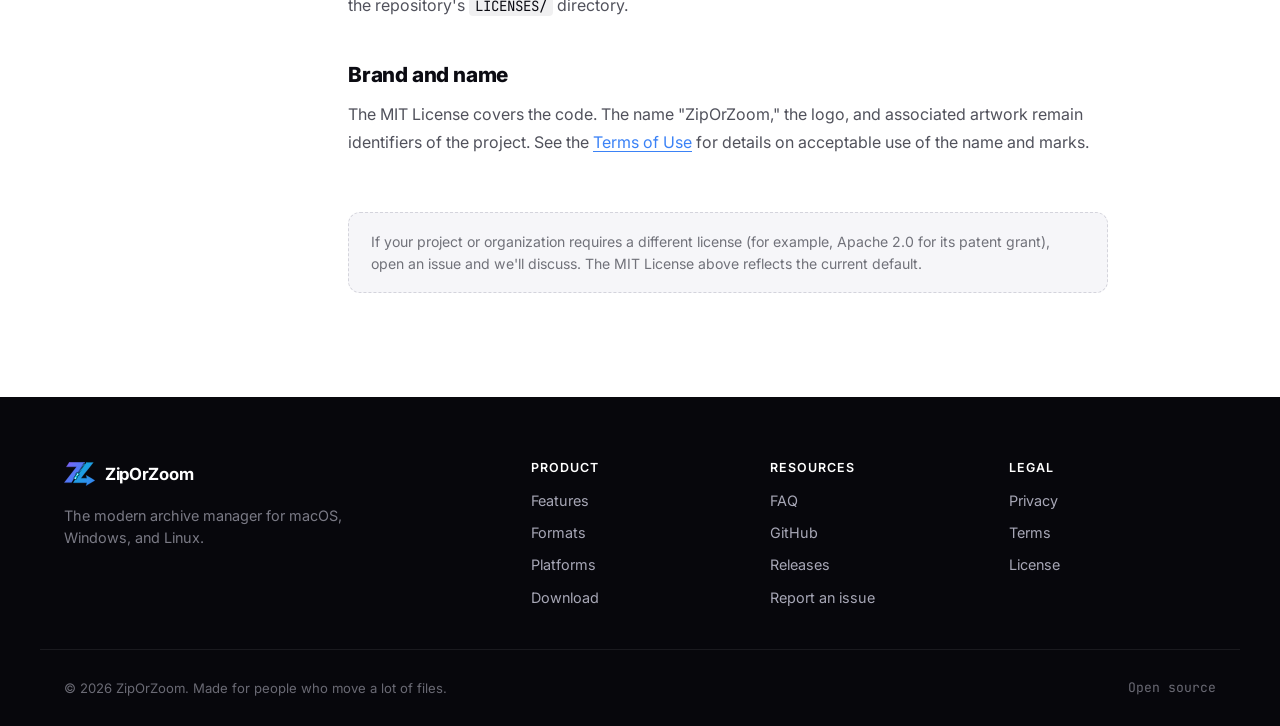
==== commit 92aafac7: "Correct privacy page for self-hosted analytics; use stats.leveluplogic.co.uk" ====
--- a/license.html
+++ b/license.html
@@ -6,7 +6,7 @@
   <title>License — ZipOrZoom</title>
   <meta name="description" content="ZipOrZoom is released under the MIT License — free to use, modify, and distribute." />
   <meta name="robots" content="index, follow" />
-  <script defer src="https://cloud.umami.is/script.js" data-website-id="3890dedd-0b81-48fc-8d3c-3fbf5694f479" data-domains="ziporzoom.com,www.ziporzoom.com"></script>
+  <script defer src="https://stats.leveluplogic.co.uk/script.js" data-website-id="949ba06f-512d-4c0c-935e-8d5e8505af8e" data-domains="ziporzoom.com,www.ziporzoom.com"></script>
   <link rel="preconnect" href="https://fonts.googleapis.com" />
   <link rel="preconnect" href="https://fonts.gstatic.com" crossorigin />
   <link href="https://fonts.googleapis.com/css2?family=Inter:wght@400;500;600;700;800&family=JetBrains+Mono:wght@400;500&display=swap" rel="stylesheet" />
